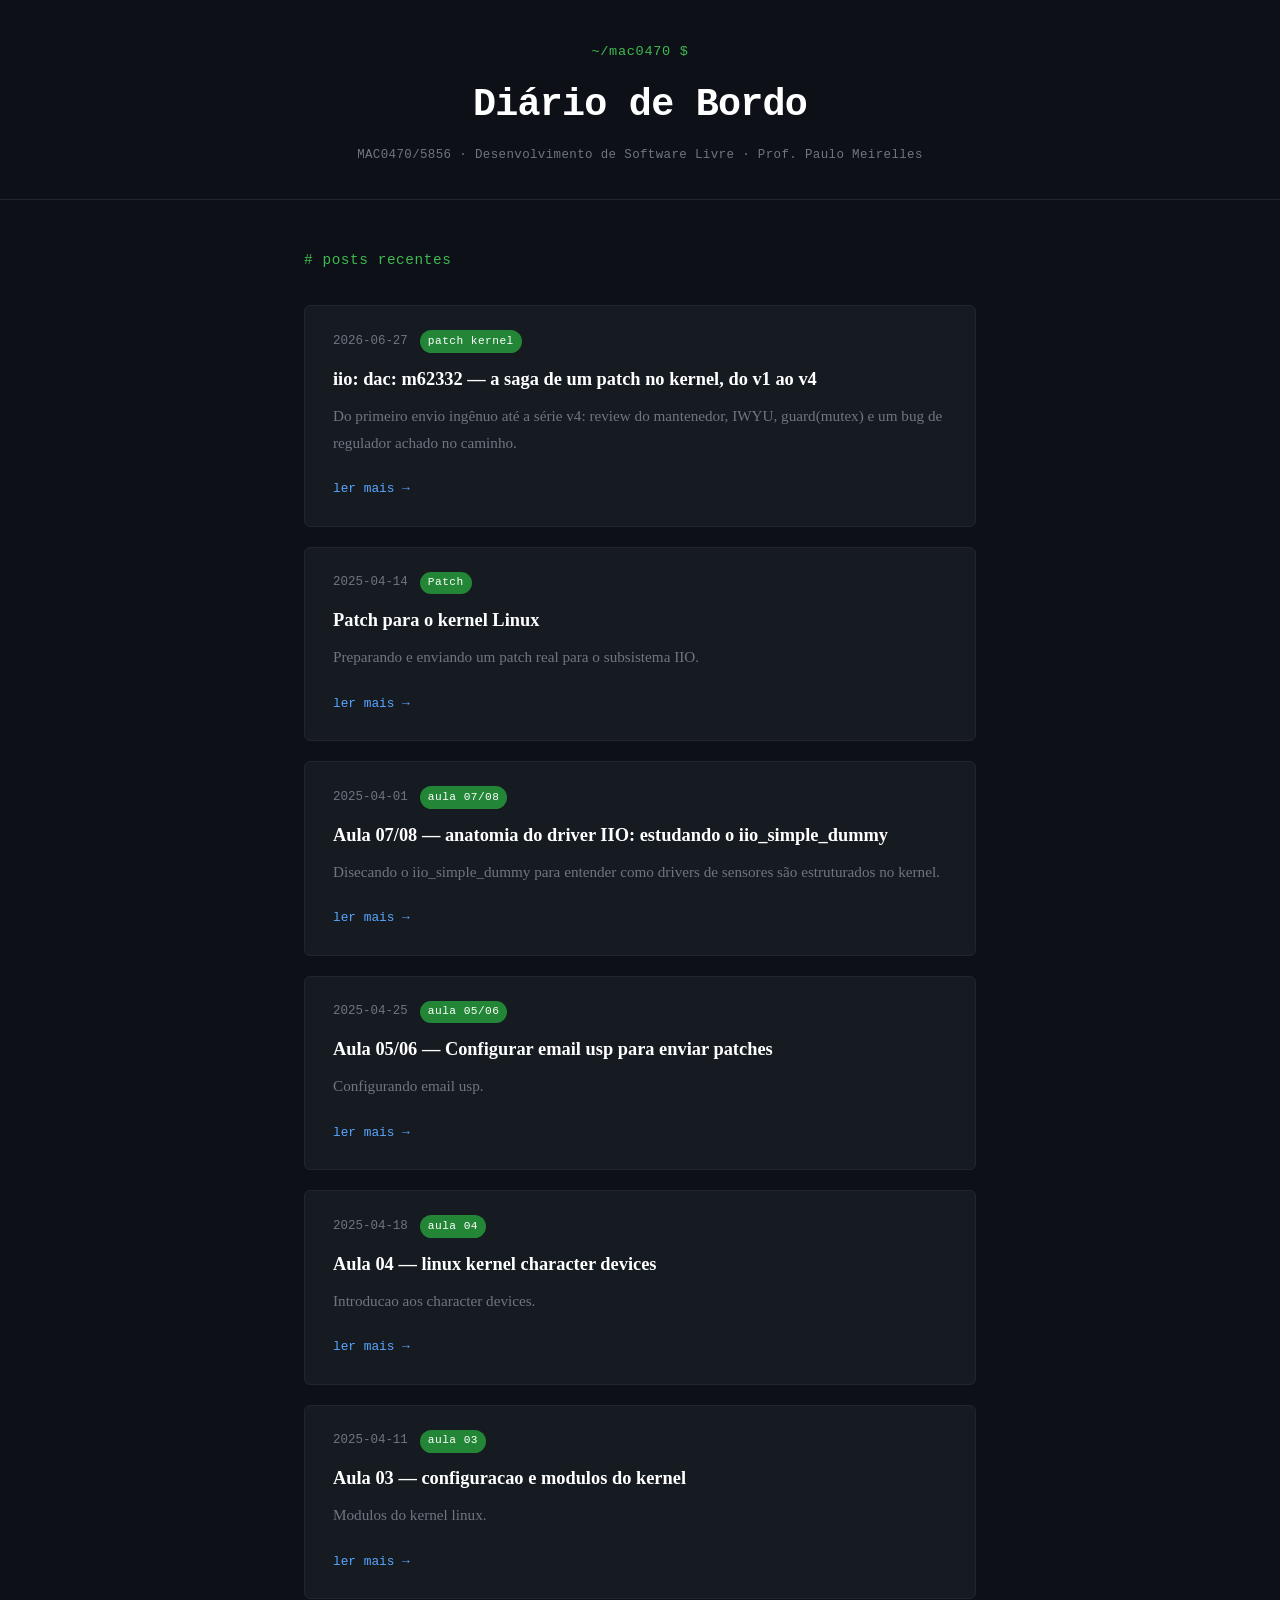
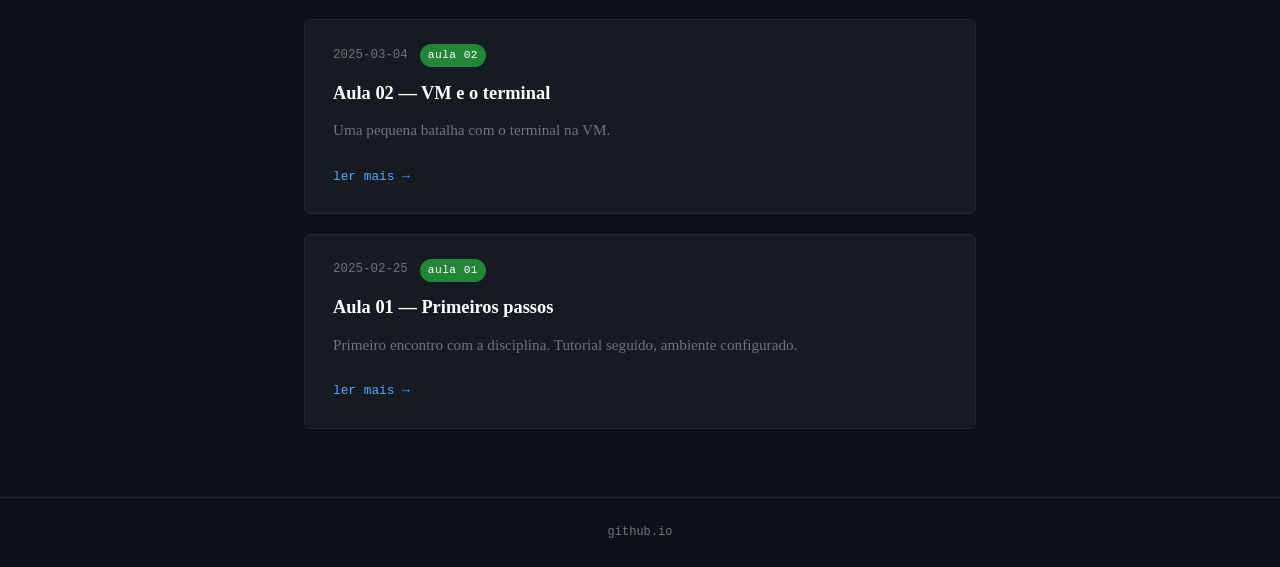
==== index.html @ 6f79286f "Add post: iio dac m62332 patch process v1-v4" ====
<!DOCTYPE html>
<html lang="pt-BR">
<head>
  <meta charset="UTF-8" />
  <meta name="viewport" content="width=device-width, initial-scale=1.0"/>
  <title>Blog — MAC0470/5856</title>
  <link rel="stylesheet" href="style.css" />
</head>
<body>
  <header>
    <div class="header-inner">
      <span class="prompt">~/mac0470 $</span>
      <h1>Diário de Bordo</h1>
      <p class="subtitle">MAC0470/5856 · Desenvolvimento de Software Livre · Prof. Paulo Meirelles</p>
    </div>
  </header>
  <main>
    <section class="posts">
      <h2 class="section-title"># posts recentes</h2>

      <article class="post-card">
        <div class="post-meta">
          <span class="date">2026-06-27</span>
          <span class="tag">patch kernel</span>
        </div>
        <h3><a href="posts/patch-m62332.html">iio: dac: m62332 — a saga de um patch no kernel, do v1 ao v4</a></h3>
        <p class="excerpt">Do primeiro envio ingênuo até a série v4: review do mantenedor, IWYU, guard(mutex) e um bug de regulador achado no caminho.</p>
        <a href="posts/patch-m62332.html" class="read-more">ler mais →</a>
      </article>

      <article class="post-card">
        <div class="post-meta">
          <span class="date">2025-04-14</span>
          <span class="tag">Patch</span>
        </div>
        <h3><a href="posts/patch-kernel.html">Patch para o kernel Linux</a></h3>
        <p class="excerpt">Preparando e enviando um patch real para o subsistema IIO.</p>
        <a href="posts/patch-kernel.html" class="read-more">ler mais →</a>
      </article>

      <article class="post-card">
        <div class="post-meta">
          <span class="date">2025-04-01</span>
          <span class="tag">aula 07/08</span>
        </div>
        <h3><a href="posts/aula07-08.html">Aula 07/08 — anatomia do driver IIO: estudando o iio_simple_dummy</a></h3>
        <p class="excerpt">Disecando o iio_simple_dummy para entender como drivers de sensores são estruturados no kernel.</p>
        <a href="posts/aula-07-08.html" class="read-more">ler mais →</a>
      </article>

      <article class="post-card">
        <div class="post-meta">
          <span class="date">2025-04-25</span>
          <span class="tag">aula 05/06</span>
        </div>
        <h3><a href="posts/aula-05-06.html">Aula 05/06 — Configurar email usp para enviar patches</a></h3>
        <p class="excerpt">Configurando email usp.</p>
        <a href="posts/aula-05-06.html" class="read-more">ler mais →</a>
      </article>

      <article class="post-card">
        <div class="post-meta">
          <span class="date">2025-04-18</span>
          <span class="tag">aula 04</span>
        </div>
        <h3><a href="posts/aula-04.html">Aula 04 — linux kernel character devices</a></h3>
        <p class="excerpt">Introducao aos character devices.</p>
        <a href="posts/aula-04.html" class="read-more">ler mais →</a>
      </article>

      <article class="post-card">
        <div class="post-meta">
          <span class="date">2025-04-11</span>
          <span class="tag">aula 03</span>
        </div>
        <h3><a href="posts/aula-03.html">Aula 03 — configuracao e modulos do kernel</a></h3>
        <p class="excerpt">Modulos do kernel linux.</p>
        <a href="posts/aula-03.html" class="read-more">ler mais →</a>
      </article>

      <article class="post-card">
        <div class="post-meta">
          <span class="date">2025-03-04</span>
          <span class="tag">aula 02</span>
        </div>
        <h3><a href="posts/aula-02.html">Aula 02 — VM e o terminal</a></h3>
        <p class="excerpt">Uma pequena batalha com o terminal na VM.</p>
        <a href="posts/aula-02.html" class="read-more">ler mais →</a>
      </article>

      <article class="post-card">
        <div class="post-meta">
          <span class="date">2025-02-25</span>
          <span class="tag">aula 01</span>
        </div>
        <h3><a href="posts/aula-01.html">Aula 01 — Primeiros passos</a></h3>
        <p class="excerpt">Primeiro encontro com a disciplina. Tutorial seguido, ambiente configurado.</p>
        <a href="posts/aula-01.html" class="read-more">ler mais →</a>
      </article>

    </section>
  </main>
  <footer>
    <p><a href="https://github.com" target="_blank">github.io</a></p>
  </footer>
</body>
</html>
---- style.css ----
/* ===== RESET & BASE ===== */
*, *::before, *::after {
  box-sizing: border-box;
  margin: 0;
  padding: 0;
}

:root {
  --bg:        #0d1117;
  --surface:   #161b22;
  --border:    #21262d;
  --green:     #3fb950;
  --green-dim: #238636;
  --text:      #c9d1d9;
  --muted:     #6e7681;
  --accent:    #58a6ff;
  --radius:    6px;
  --font-mono: 'JetBrains Mono', 'Fira Code', 'Courier New', monospace;
  --font-body: 'Georgia', 'Times New Roman', serif;
}

html { scroll-behavior: smooth; }

body {
  background-color: var(--bg);
  color: var(--text);
  font-family: var(--font-body);
  font-size: 1.05rem;
  line-height: 1.75;
  min-height: 100vh;
  display: flex;
  flex-direction: column;
}

a {
  color: var(--accent);
  text-decoration: none;
}
a:hover { text-decoration: underline; }

/* ===== HEADER ===== */
header {
  border-bottom: 1px solid var(--border);
  padding: 2.5rem 1.5rem 2rem;
  text-align: center;
}

.header-inner {
  max-width: 720px;
  margin: 0 auto;
}

.prompt {
  font-family: var(--font-mono);
  color: var(--green);
  font-size: 0.85rem;
  display: block;
  margin-bottom: 0.5rem;
  letter-spacing: 0.05em;
}

header h1 {
  font-family: var(--font-mono);
  font-size: clamp(1.6rem, 4vw, 2.4rem);
  font-weight: 700;
  color: #fff;
  letter-spacing: -0.02em;
  margin-bottom: 0.4rem;
}

.subtitle {
  font-family: var(--font-mono);
  font-size: 0.78rem;
  color: var(--muted);
  letter-spacing: 0.03em;
}

/* ===== MAIN ===== */
main {
  flex: 1;
  max-width: 720px;
  margin: 0 auto;
  padding: 3rem 1.5rem;
  width: 100%;
}

.section-title {
  font-family: var(--font-mono);
  color: var(--green);
  font-size: 0.9rem;
  font-weight: 400;
  letter-spacing: 0.04em;
  margin-bottom: 2rem;
}

/* ===== POST CARD ===== */
.post-card {
  background: var(--surface);
  border: 1px solid var(--border);
  border-radius: var(--radius);
  padding: 1.5rem 1.75rem;
  margin-bottom: 1.25rem;
  transition: border-color 0.2s, transform 0.15s;
}

.post-card:hover {
  border-color: var(--accent);
  transform: translateY(-2px);
}

.post-meta {
  display: flex;
  align-items: center;
  gap: 0.75rem;
  margin-bottom: 0.6rem;
}

.date {
  font-family: var(--font-mono);
  font-size: 0.78rem;
  color: var(--muted);
}

.tag {
  font-family: var(--font-mono);
  font-size: 0.7rem;
  background: var(--green-dim);
  color: #fff;
  padding: 0.1rem 0.5rem;
  border-radius: 20px;
  letter-spacing: 0.04em;
}

.post-card h3 {
  font-size: 1.15rem;
  font-weight: 700;
  margin-bottom: 0.5rem;
  color: #fff;
}

.post-card h3 a { color: inherit; }
.post-card h3 a:hover { color: var(--accent); text-decoration: none; }

.excerpt {
  color: var(--muted);
  font-size: 0.95rem;
  margin-bottom: 1rem;
}

.read-more {
  font-family: var(--font-mono);
  font-size: 0.8rem;
  color: var(--accent);
}

/* ===== POST PAGE ===== */
.post-header {
  margin-bottom: 2.5rem;
  padding-bottom: 1.5rem;
  border-bottom: 1px solid var(--border);
}

.back-link {
  font-family: var(--font-mono);
  font-size: 0.8rem;
  color: var(--muted);
  display: inline-block;
  margin-bottom: 1.25rem;
}
.back-link:hover { color: var(--accent); text-decoration: none; }

.post-header h1 {
  font-size: clamp(1.4rem, 4vw, 2rem);
  color: #fff;
  margin-bottom: 0.5rem;
  line-height: 1.3;
}

.post-content {
  color: var(--text);
}

.post-content h2 {
  font-family: var(--font-mono);
  color: var(--green);
  font-size: 0.9rem;
  font-weight: 400;
  margin: 2rem 0 0.75rem;
}

.post-content p {
  margin-bottom: 1.25rem;
}

.post-content code {
  font-family: var(--font-mono);
  background: var(--surface);
  border: 1px solid var(--border);
  padding: 0.15em 0.4em;
  border-radius: 4px;
  font-size: 0.88em;
  color: var(--green);
}

.post-content pre {
  background: var(--surface);
  border: 1px solid var(--border);
  border-left: 3px solid var(--green-dim);
  border-radius: var(--radius);
  padding: 1rem 1.25rem;
  margin: 1.5rem 0;
  overflow-x: auto;
  font-size: 0.82rem;
  line-height: 1.6;
}

.post-content pre code {
  background: none;
  border: none;
  padding: 0;
  font-size: inherit;
  color: var(--text);
  white-space: pre;
}

.post-content pre .add { color: var(--green); }
.post-content pre .del { color: #f85149; }
.post-content pre .cmt { color: var(--muted); }

.post-content .callout {
  background: var(--surface);
  border-left: 3px solid var(--accent);
  padding: 1rem 1.25rem;
  border-radius: 0 var(--radius) var(--radius) 0;
  margin: 1.5rem 0;
  font-size: 0.95rem;
  color: var(--muted);
}

/* ===== FOOTER ===== */
footer {
  border-top: 1px solid var(--border);
  text-align: center;
  padding: 1.5rem;
  font-family: var(--font-mono);
  font-size: 0.75rem;
  color: var(--muted);
}

footer a { color: var(--muted); }
footer a:hover { color: var(--accent); }

/* ===== RESPONSIVE ===== */
@media (max-width: 480px) {
  .post-card { padding: 1.1rem 1.25rem; }
}
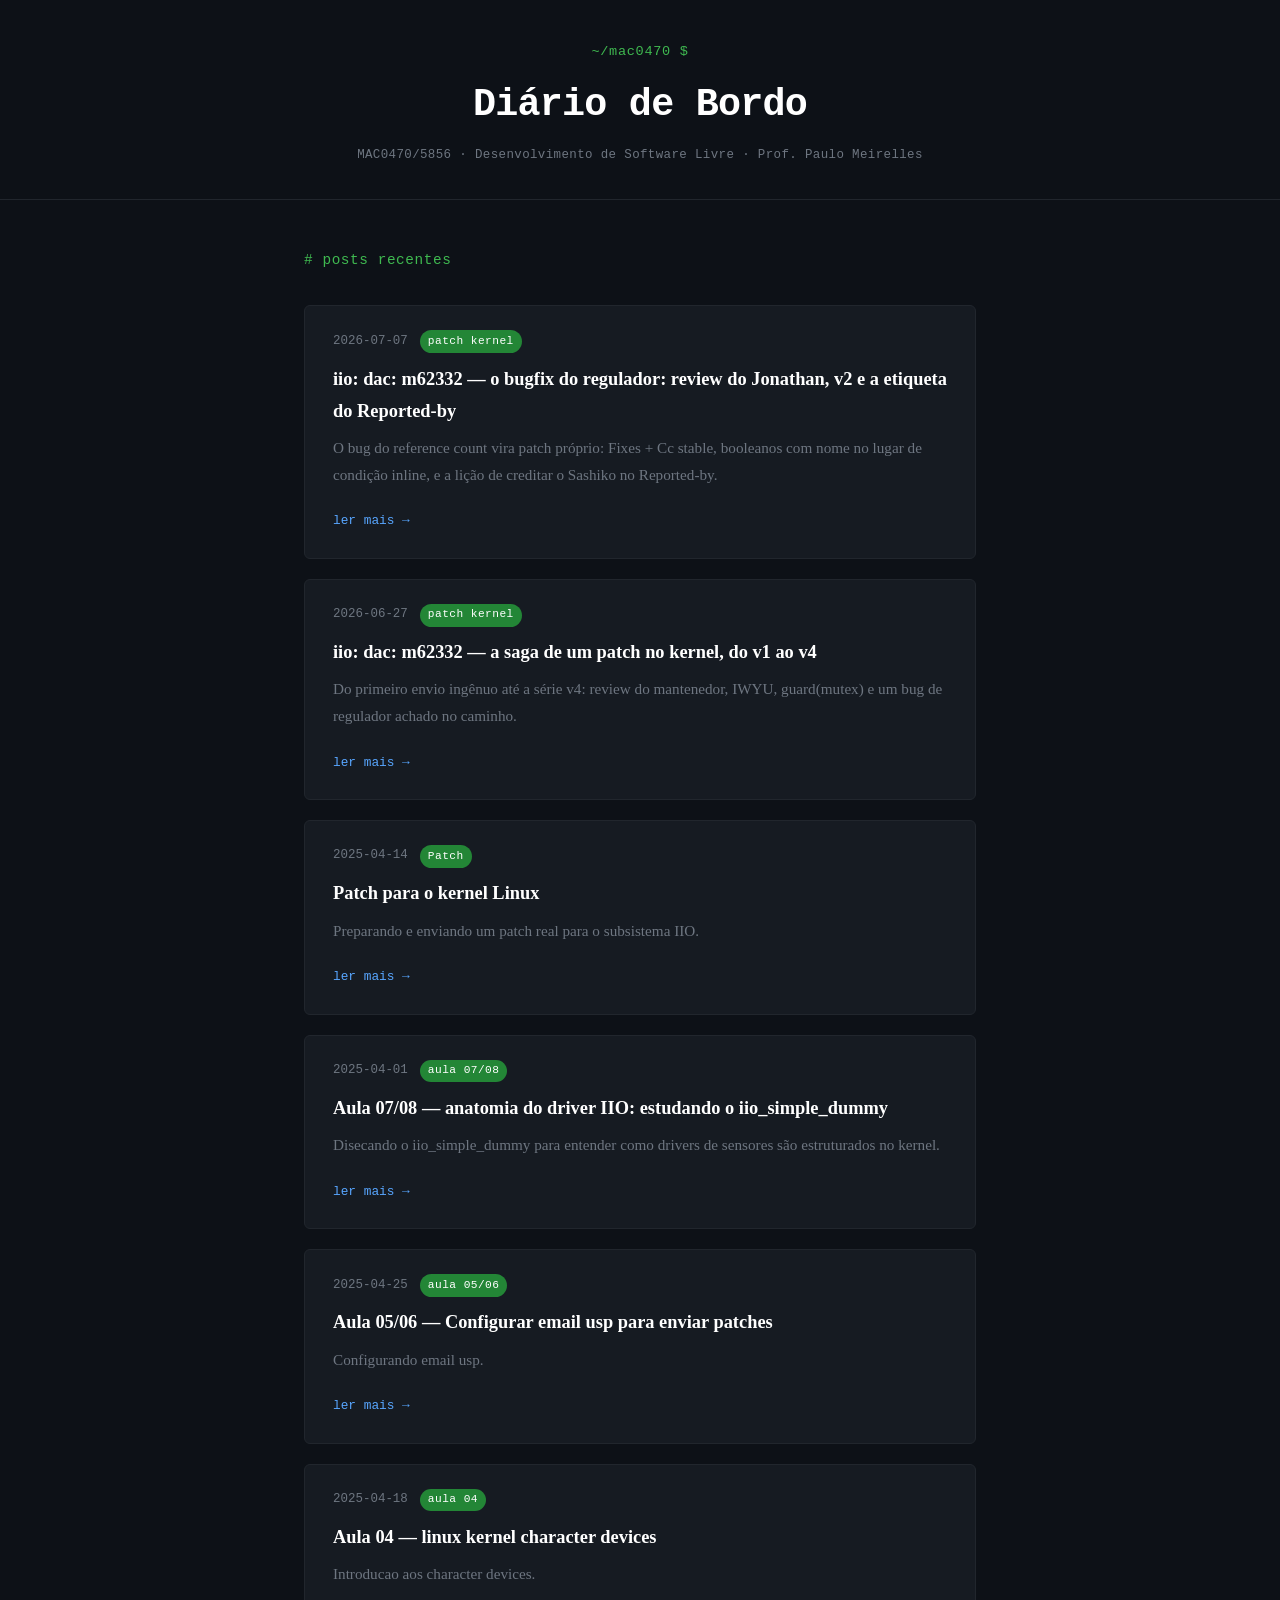
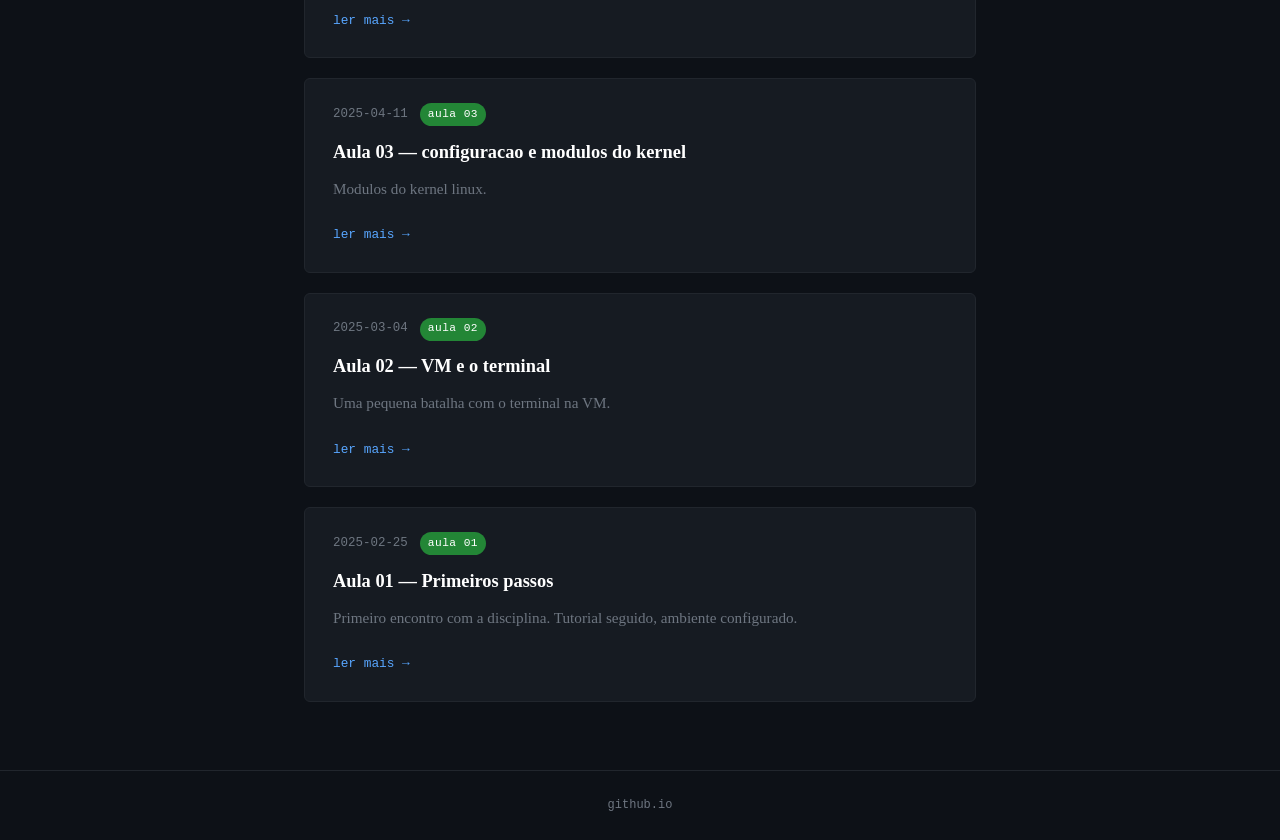
==== commit d3e2f2d4: "Add post: m62332 regulator bugfix v1-v2 and review exchanges Covers the regulator reference count fi" ====
--- a/index.html
+++ b/index.html
@@ -17,6 +17,16 @@
   <main>
     <section class="posts">
       <h2 class="section-title"># posts recentes</h2>
+
+      <article class="post-card">
+        <div class="post-meta">
+          <span class="date">2026-07-07</span>
+          <span class="tag">patch kernel</span>
+        </div>
+        <h3><a href="posts/patch-m62332-fix.html">iio: dac: m62332 — o bugfix do regulador: review do Jonathan, v2 e a etiqueta do Reported-by</a></h3>
+        <p class="excerpt">O bug do reference count vira patch próprio: Fixes + Cc stable, booleanos com nome no lugar de condição inline, e a lição de creditar o Sashiko no Reported-by.</p>
+        <a href="posts/patch-m62332-fix.html" class="read-more">ler mais →</a>
+      </article>
 
       <article class="post-card">
         <div class="post-meta">
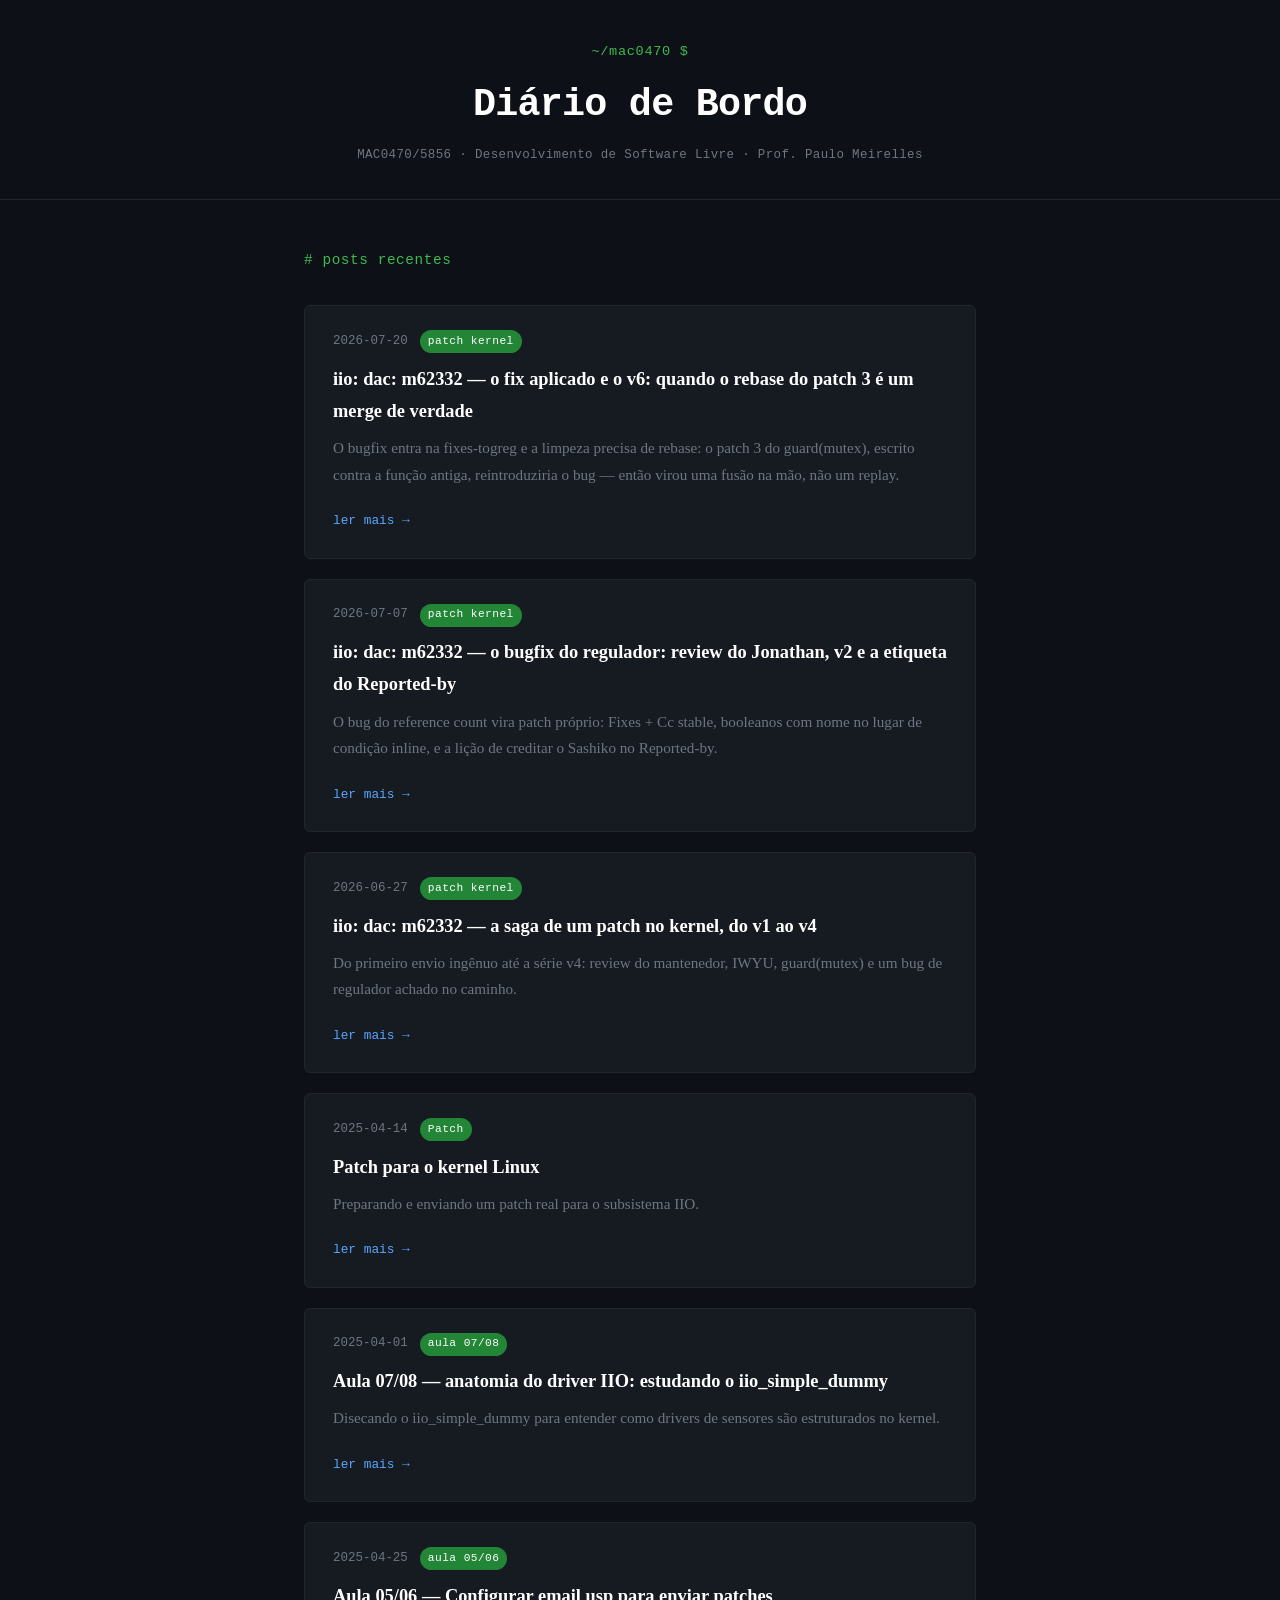
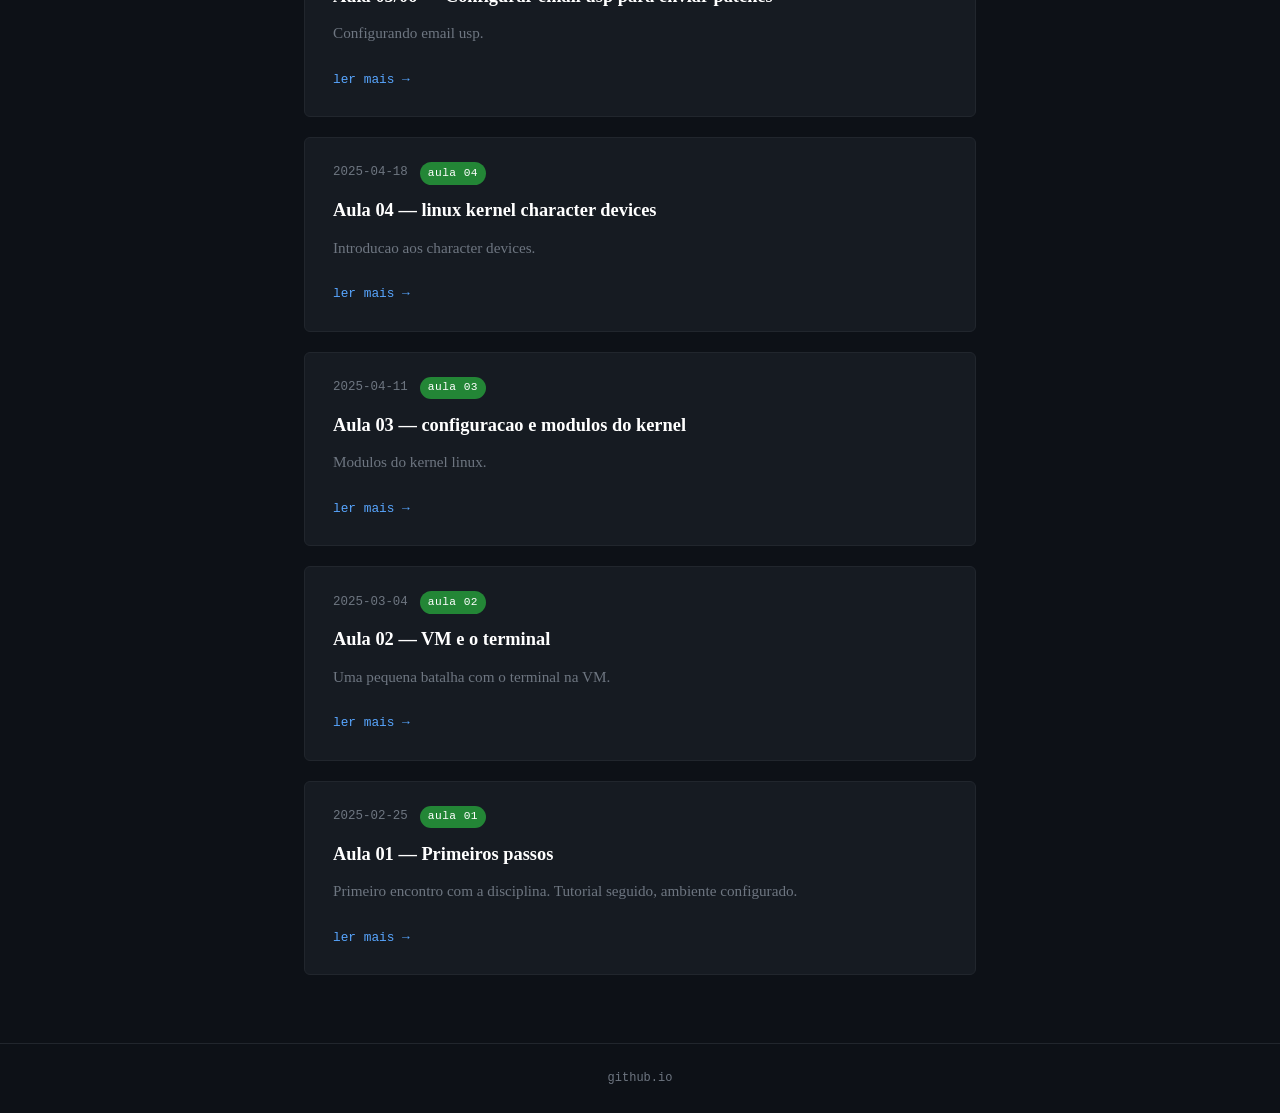
==== commit 826a8257: "post: m62332 v6 — fix aplicado e o rework do patch 3 Novo post sobre o bugfix do regulador aplicado " ====
--- a/index.html
+++ b/index.html
@@ -17,6 +17,16 @@
   <main>
     <section class="posts">
       <h2 class="section-title"># posts recentes</h2>
+
+      <article class="post-card">
+        <div class="post-meta">
+          <span class="date">2026-07-20</span>
+          <span class="tag">patch kernel</span>
+        </div>
+        <h3><a href="posts/patch-m62332-v6.html">iio: dac: m62332 — o fix aplicado e o v6: quando o rebase do patch 3 é um merge de verdade</a></h3>
+        <p class="excerpt">O bugfix entra na fixes-togreg e a limpeza precisa de rebase: o patch 3 do guard(mutex), escrito contra a função antiga, reintroduziria o bug — então virou uma fusão na mão, não um replay.</p>
+        <a href="posts/patch-m62332-v6.html" class="read-more">ler mais →</a>
+      </article>
 
       <article class="post-card">
         <div class="post-meta">
